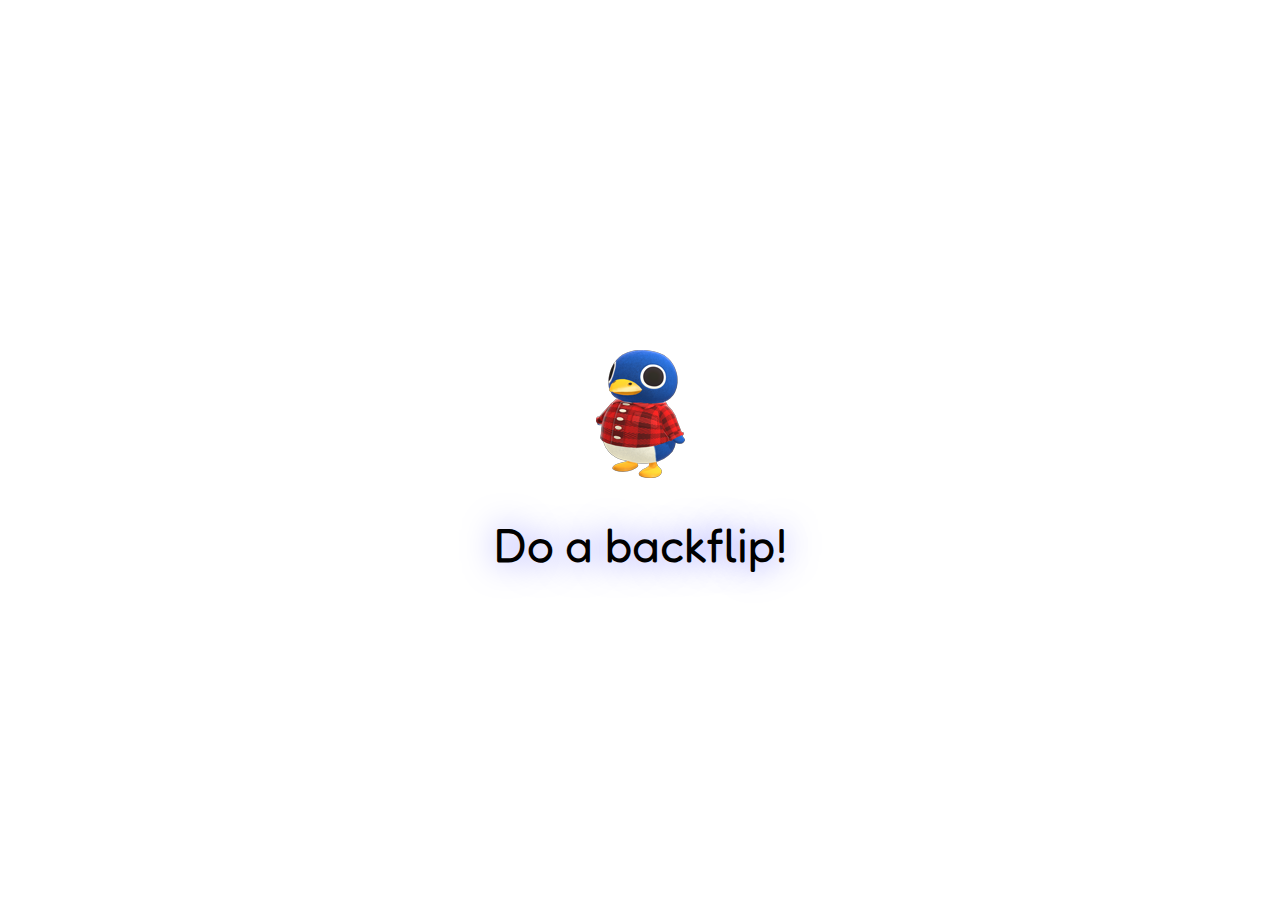
==== roald/index.html @ 598dd206 "Performance optimizations" ====
<!doctype html>
<html lang="en">
	<head>
		<meta charset="utf-8">
		<meta name="viewport" content="width=device-width, initial-scale=1">
		<title>Roald</title>
		<link rel="preconnect" href="https://fonts.googleapis.com">
		<link rel="preconnect" href="https://fonts.gstatic.com" crossorigin>
		<link rel="preload" href="https://fonts.googleapis.com/css2?family=Fredoka+One&display=swap" as="style" onload="this.onload=null;this.rel='stylesheet'">
		<noscript><link rel="stylesheet" href="https://fonts.googleapis.com/css2?family=Fredoka+One&display=swap"></noscript>
		<style>
			html, body {
				width: 100%;
				height: 100%;
				margin: 0;
				font-family: 'Fredoka One', sans-serif;
			}

			main {
				height: 100%;
				margin: auto;
				display: flex;
				flex-direction: column;
				justify-content: center;
				align-items: center;
			}

			#backflip {
				appearance: none;
				background-color: transparent;
				border: none;
				font-size: 48px;
				font-family: inherit;
				transition: 150ms transform;
				cursor: pointer;
				text-shadow: 0 0 32px #0000ff80;
				margin-top: 32px;
			}

			#message {
				font-size: 24px;
			}

			#backflip:active {
				transform: scale(85%);
			}

			#roald.animated img {
				animation: flip 1s linear 1;
			}

			#wrapper {
				margin-top: 100px;
			}

			#wrapper.animated {
				animation: jump 1s 1;
			}

			@keyframes jump {
				from {
					transform: translateY(0);
					/* https://stackoverflow.com/a/16883488 */
					animation-timing-function: cubic-bezier(0.33333, 0.66667, 0.66667, 1);
				}

				50% {
					transform: translateY(-200px);
					animation-timing-function: cubic-bezier(0.33333, 0, 0.66667, 0.33333);
				}

				to {
					transform: translateY(0);
				}
			}

			@keyframes flip {
				from {
					transform: rotate(0deg);
				}

				to {
					transform: rotate(360deg);
				}
			}
		</style>
	</head>
	<body>
		<main>
			<div id="wrapper">
				<picture id="roald">
					<source srcset="imgs/roald.webp 1x, imgs/roald@2x.webp 2x, imgs/roald@3x.webp 3x" type="image/webp">
					<source srcset="imgs/roald.png 1x, imgs/roald@2x.png 2x, imgs/roald@3x.png 3x" type="image/png">
					<img src="imgs/roald.png" width="89" height="128" alt="penguin in a sweater">
				</picture>
			</div>
			<button id="backflip">Do a backflip!</button>
			<p id="message">&nbsp;</p>
		</main>
		<script>
			const messages = [
				'wow!',
				'he do be flipping tho',
				'😎😎😎',
				'look at him go',
				'so swag',
				'🥶🥶🥶',
				'such drip',
			];
			let bag = [...messages];

			document.getElementById('backflip').onclick = () => {
				if (document.getElementById('roald').classList.contains('animated')) {
					return;
				}
				document.getElementById('roald').classList.add('animated');
				document.getElementById('wrapper').classList.add('animated');

				const whichMessage = Math.floor(Math.random() * bag.length), message = bag[whichMessage];
				bag.splice(whichMessage, 1);
				if (bag.length == 0) {
					bag = [...messages];
				}

				document.getElementById('message').textContent = message;
				setTimeout(() => {
					document.getElementById('roald').classList.remove('animated');
					document.getElementById('wrapper').classList.remove('animated');
				}, 1000);
			}
		</script>
	</body>
</html>
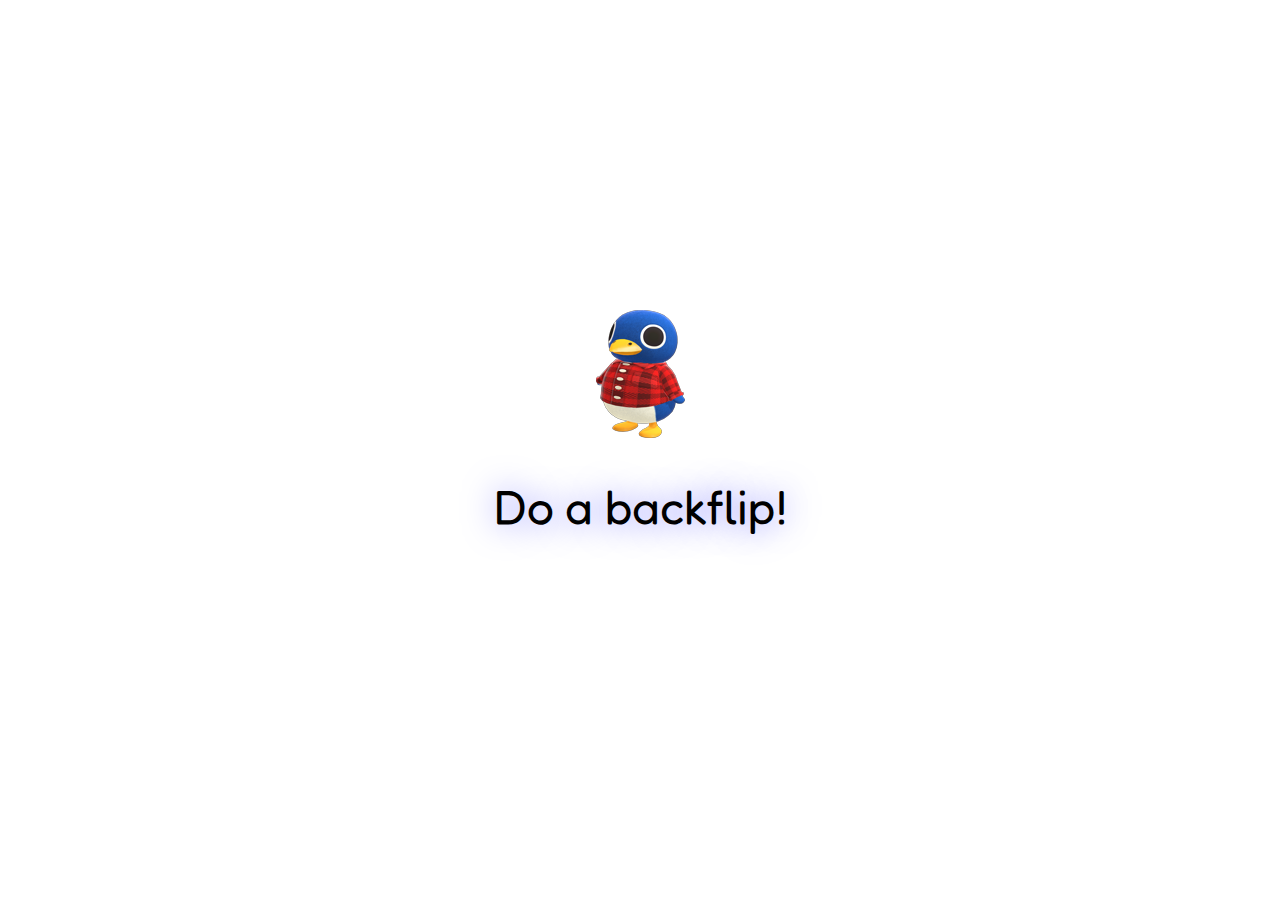
==== commit 6531b5ad: "Track global backflips" ====
--- a/roald/index.html
+++ b/roald/index.html
@@ -3,6 +3,7 @@
 	<head>
 		<meta charset="utf-8">
 		<meta name="viewport" content="width=device-width, initial-scale=1">
+		<meta name="description" content="Roald backflip">
 		<title>Roald</title>
 		<link rel="preconnect" href="https://fonts.googleapis.com">
 		<link rel="preconnect" href="https://fonts.gstatic.com" crossorigin>
@@ -14,6 +15,7 @@
 				height: 100%;
 				margin: 0;
 				font-family: 'Fredoka One', sans-serif;
+				font-size: 24px;
 			}
 
 			main {
@@ -35,10 +37,6 @@
 				cursor: pointer;
 				text-shadow: 0 0 32px #0000ff80;
 				margin-top: 32px;
-			}
-
-			#message {
-				font-size: 24px;
 			}
 
 			#backflip:active {
@@ -96,6 +94,9 @@
 			</div>
 			<button id="backflip">Do a backflip!</button>
 			<p id="message">&nbsp;</p>
+			<p style="visibility: hidden;">
+				Total backflips so far: <span id="counter"></span>
+			</p>
 		</main>
 		<script>
 			const messages = [
@@ -108,6 +109,22 @@
 				'such drip',
 			];
 			let bag = [...messages];
+
+			function setCounter(num) {
+				const counter = document.getElementById('counter');
+				counter.parentElement.style.visibility = 'visible';
+				const str = num.toString();
+				let commas = '';
+				for (let i = 0; i < str.length; i += 1) {
+					const char = str[str.length - 1 - i];
+					if (i % 3 == 0 && i != 0) {
+						commas = char + ',' + commas;
+					} else {
+						commas = char + commas;
+					}
+				}
+				counter.textContent = commas;
+			}
 
 			document.getElementById('backflip').onclick = () => {
 				if (document.getElementById('roald').classList.contains('animated')) {
@@ -127,7 +144,21 @@
 					document.getElementById('roald').classList.remove('animated');
 					document.getElementById('wrapper').classList.remove('animated');
 				}, 1000);
+
+				fetch('https://roald.190n.org/backflip', {
+					method: 'POST',
+					mode: 'cors',
+				}).then(res => {
+					if (!res.ok) {
+						res.text().then(t => alert(t));
+					}
+				}).catch(e => alert(e));
 			}
+
+			const sock = new WebSocket('wss://roald.190n.org/connect');
+			sock.onmessage = e => {
+				setCounter(parseInt(e.data));
+			};
 		</script>
 	</body>
 </html>
